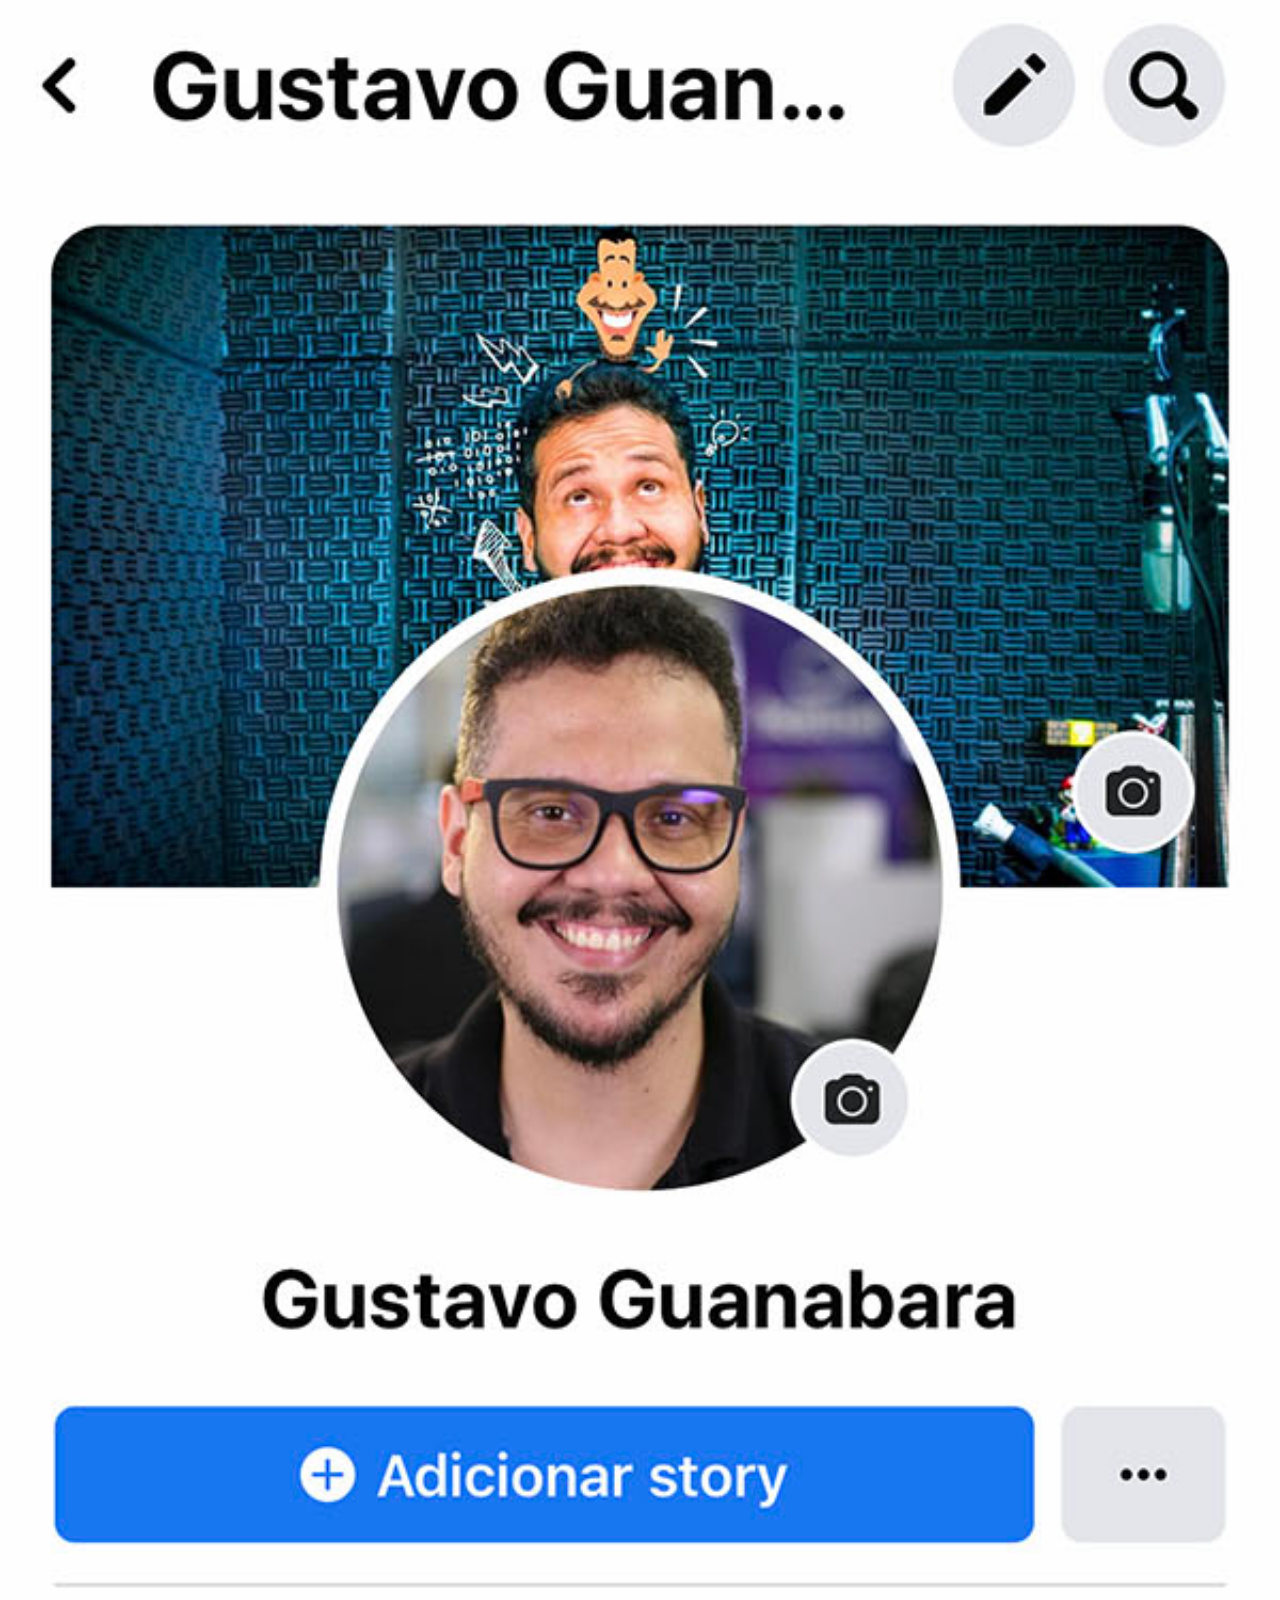
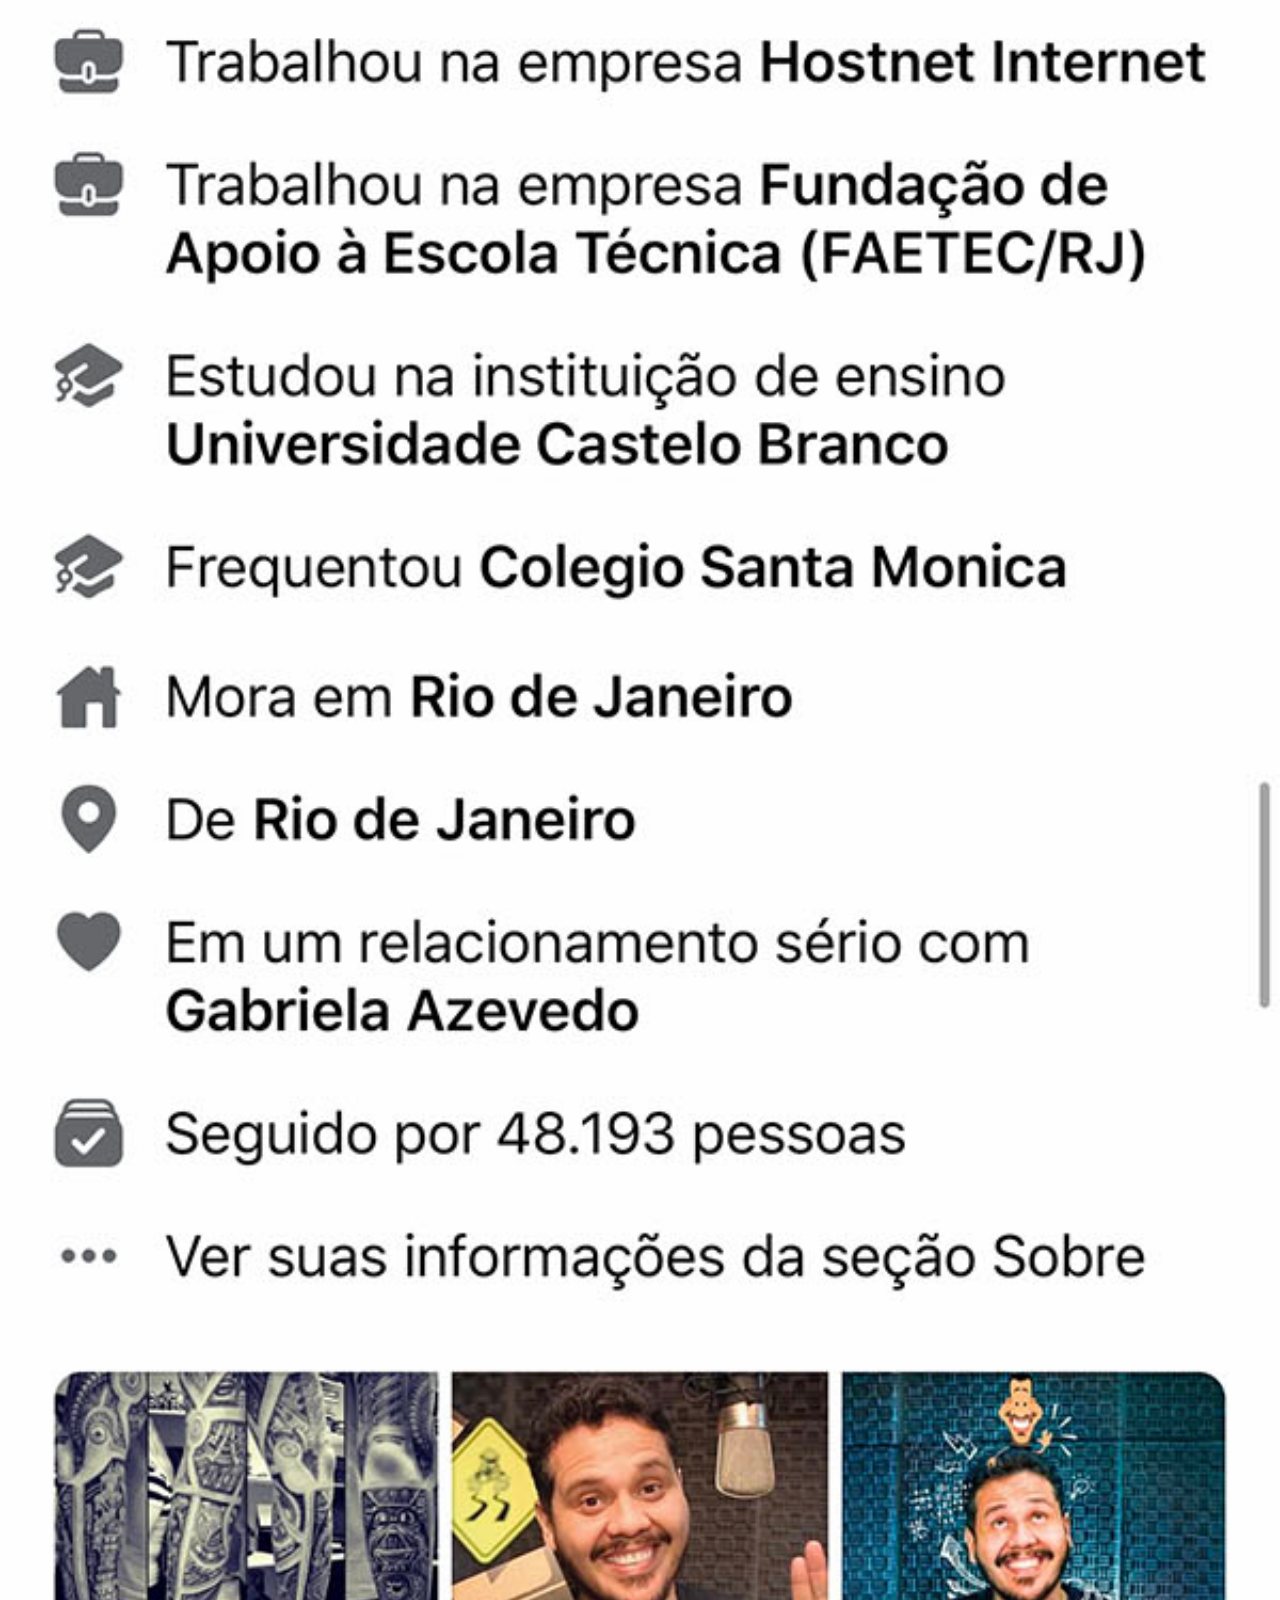
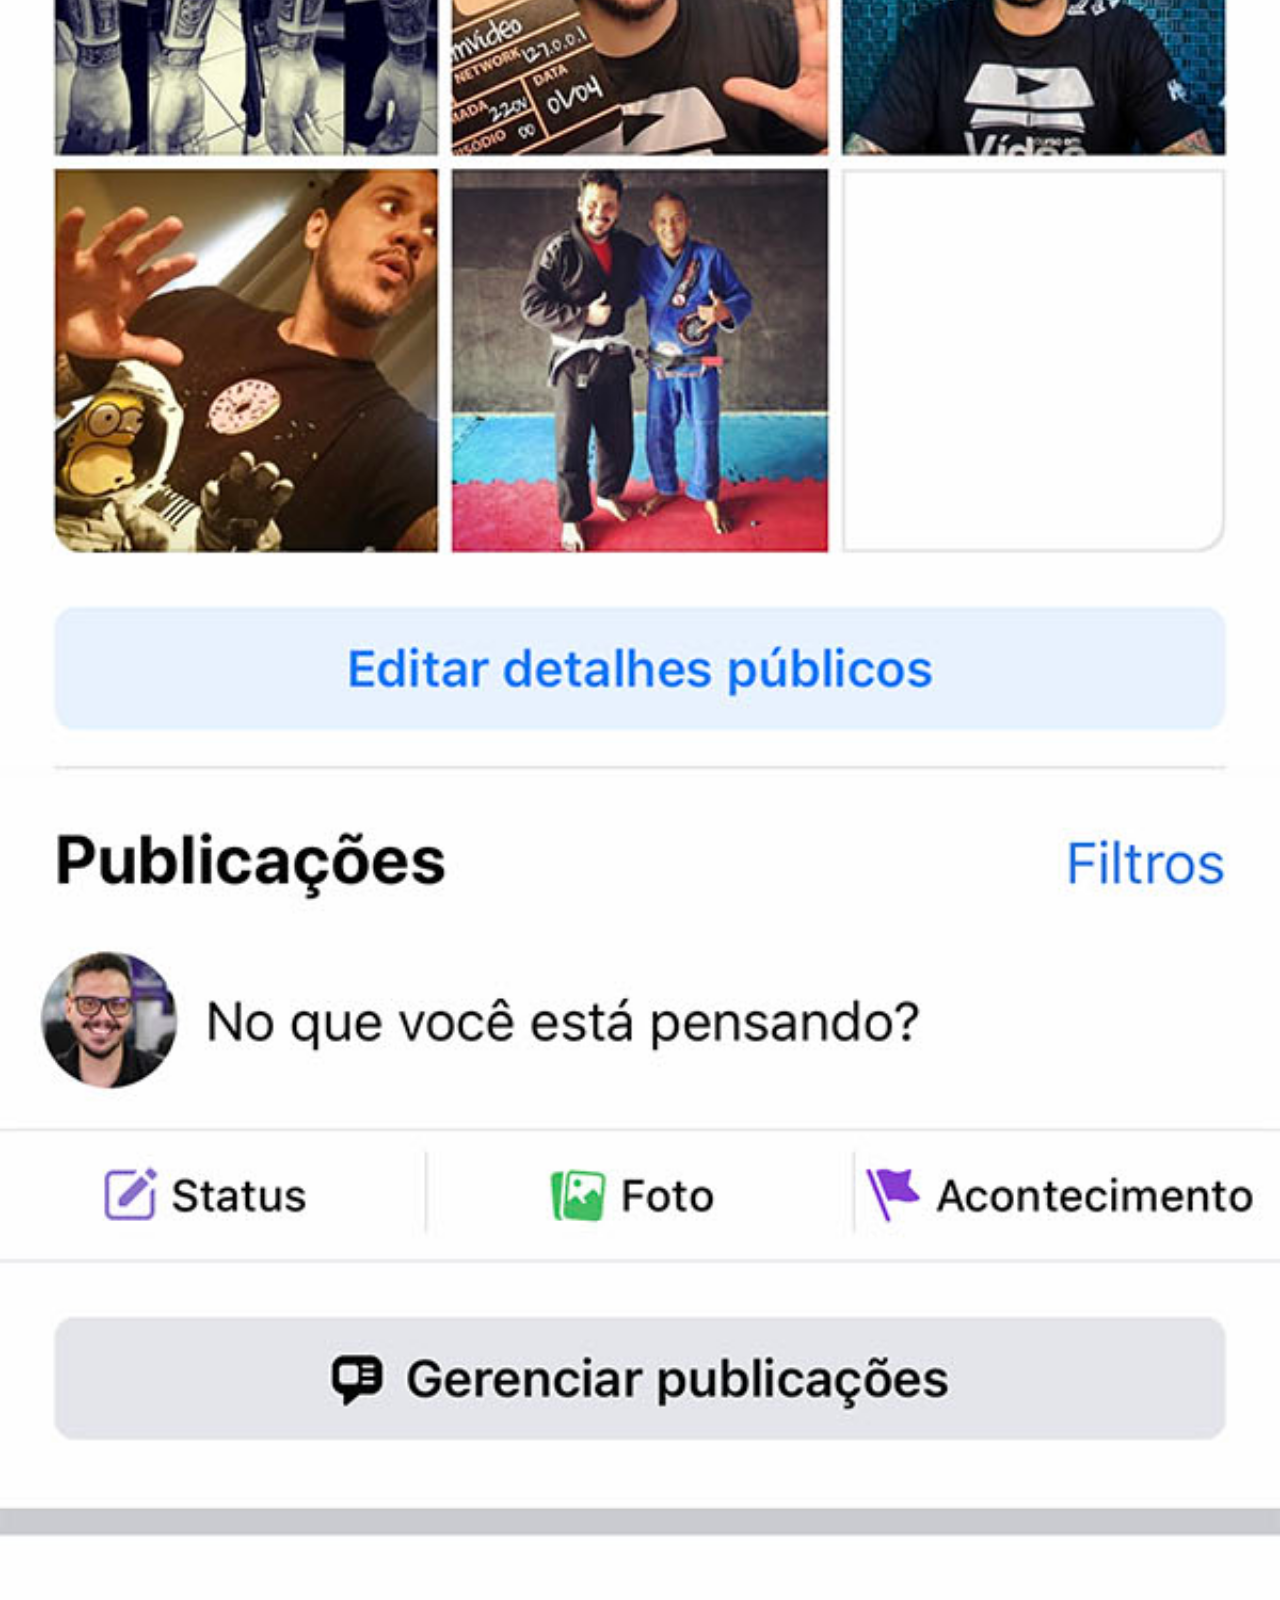
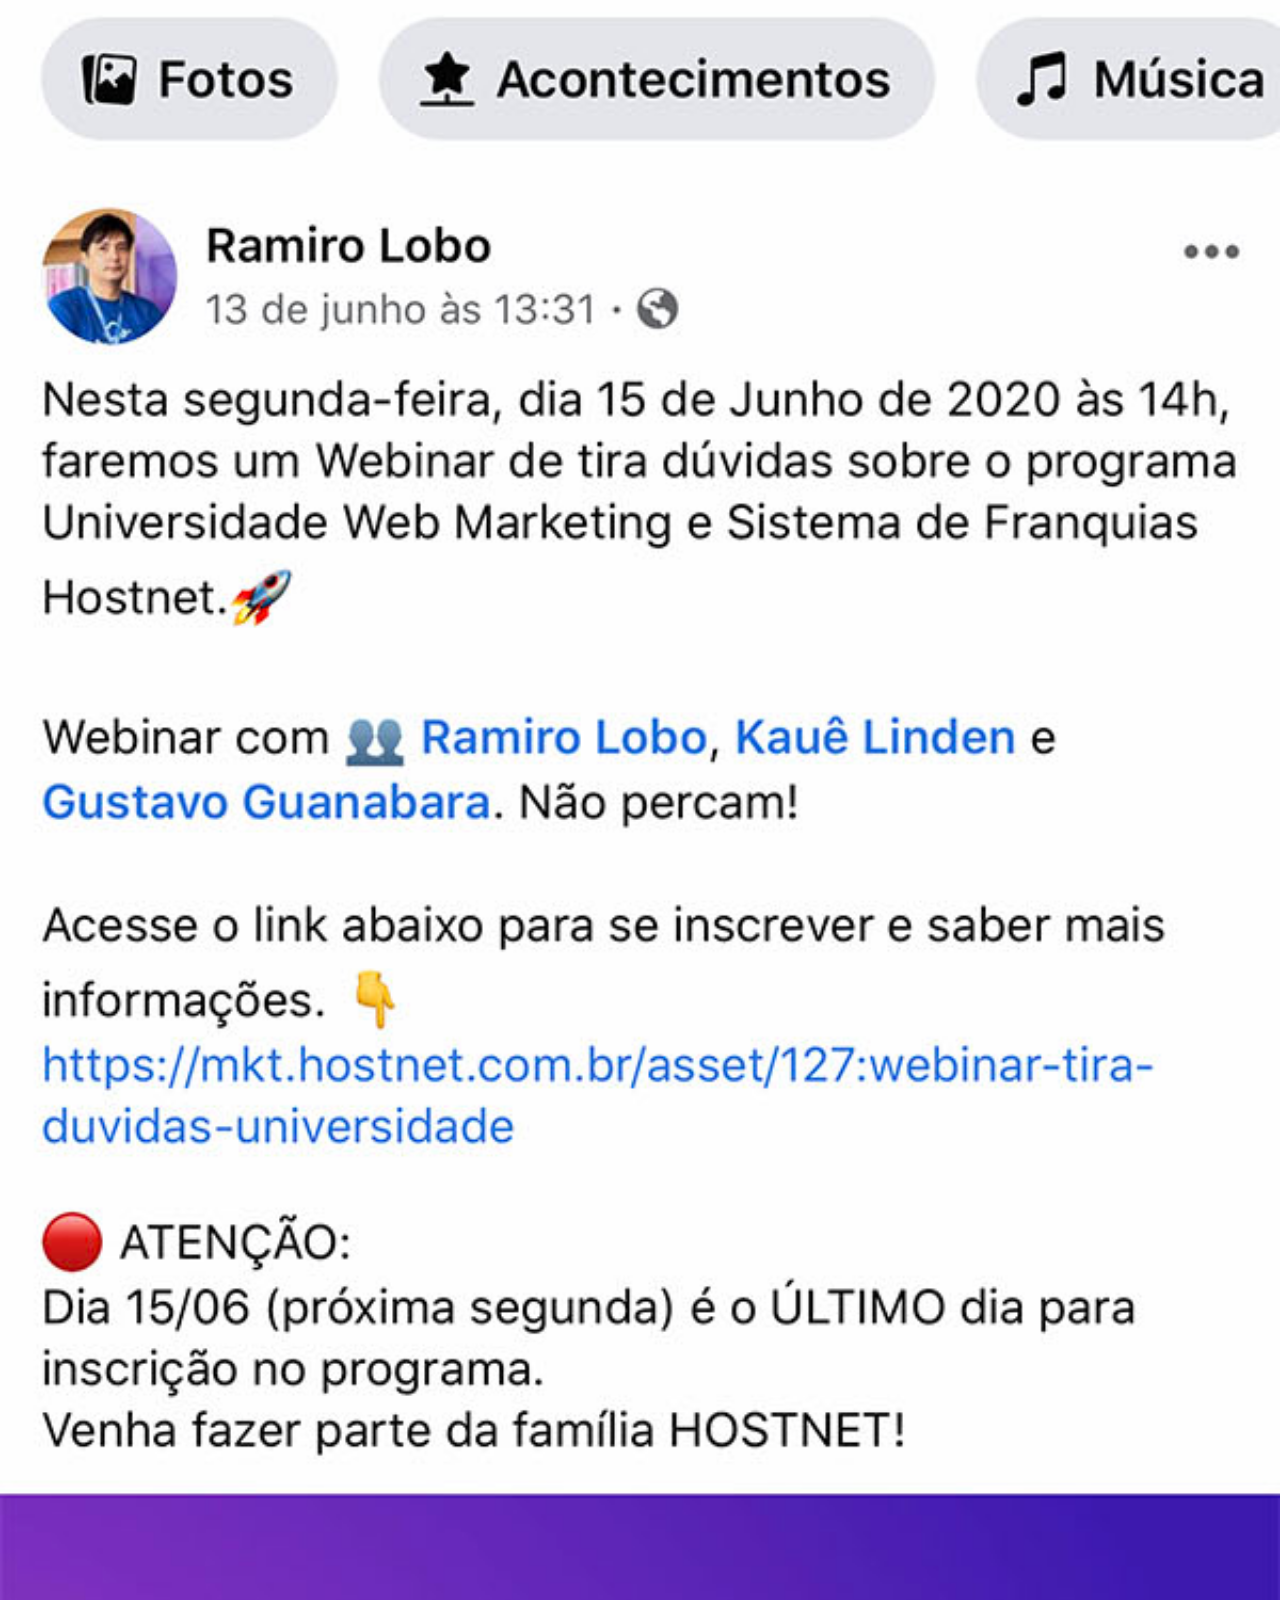
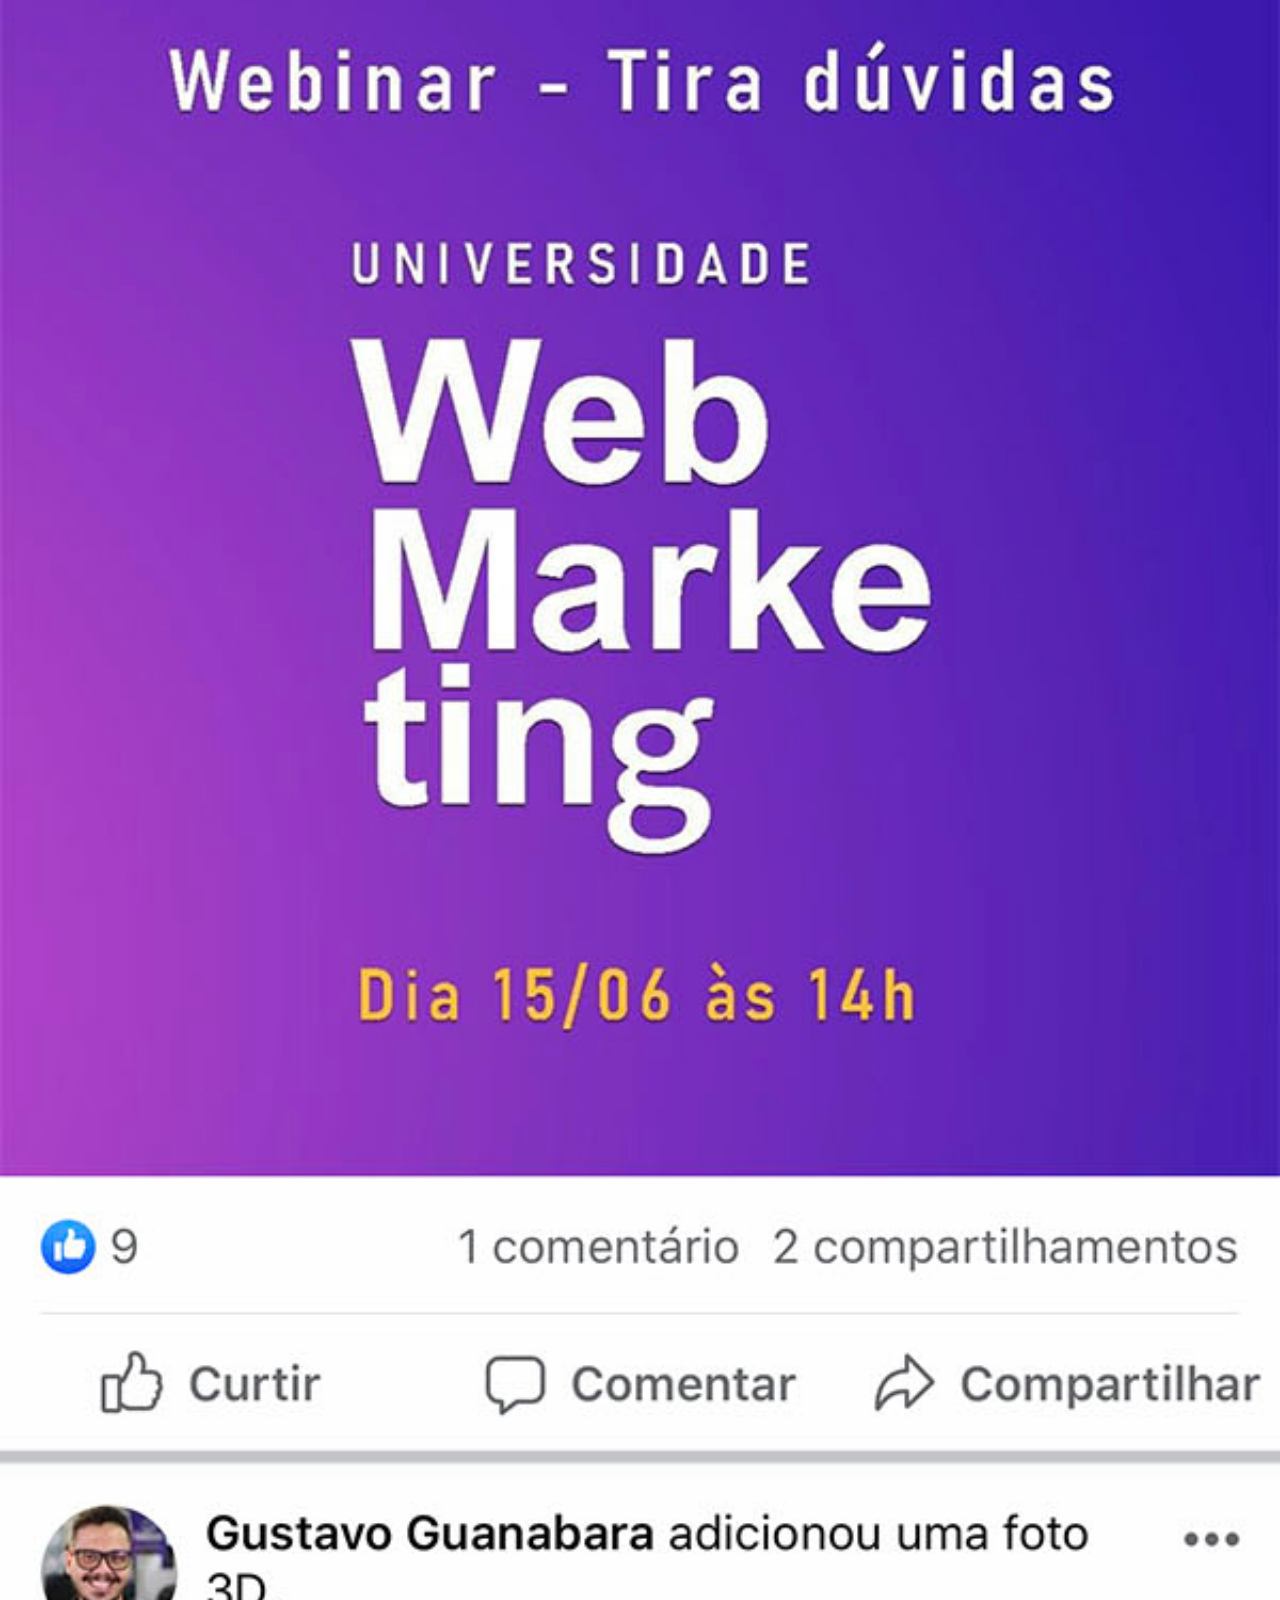
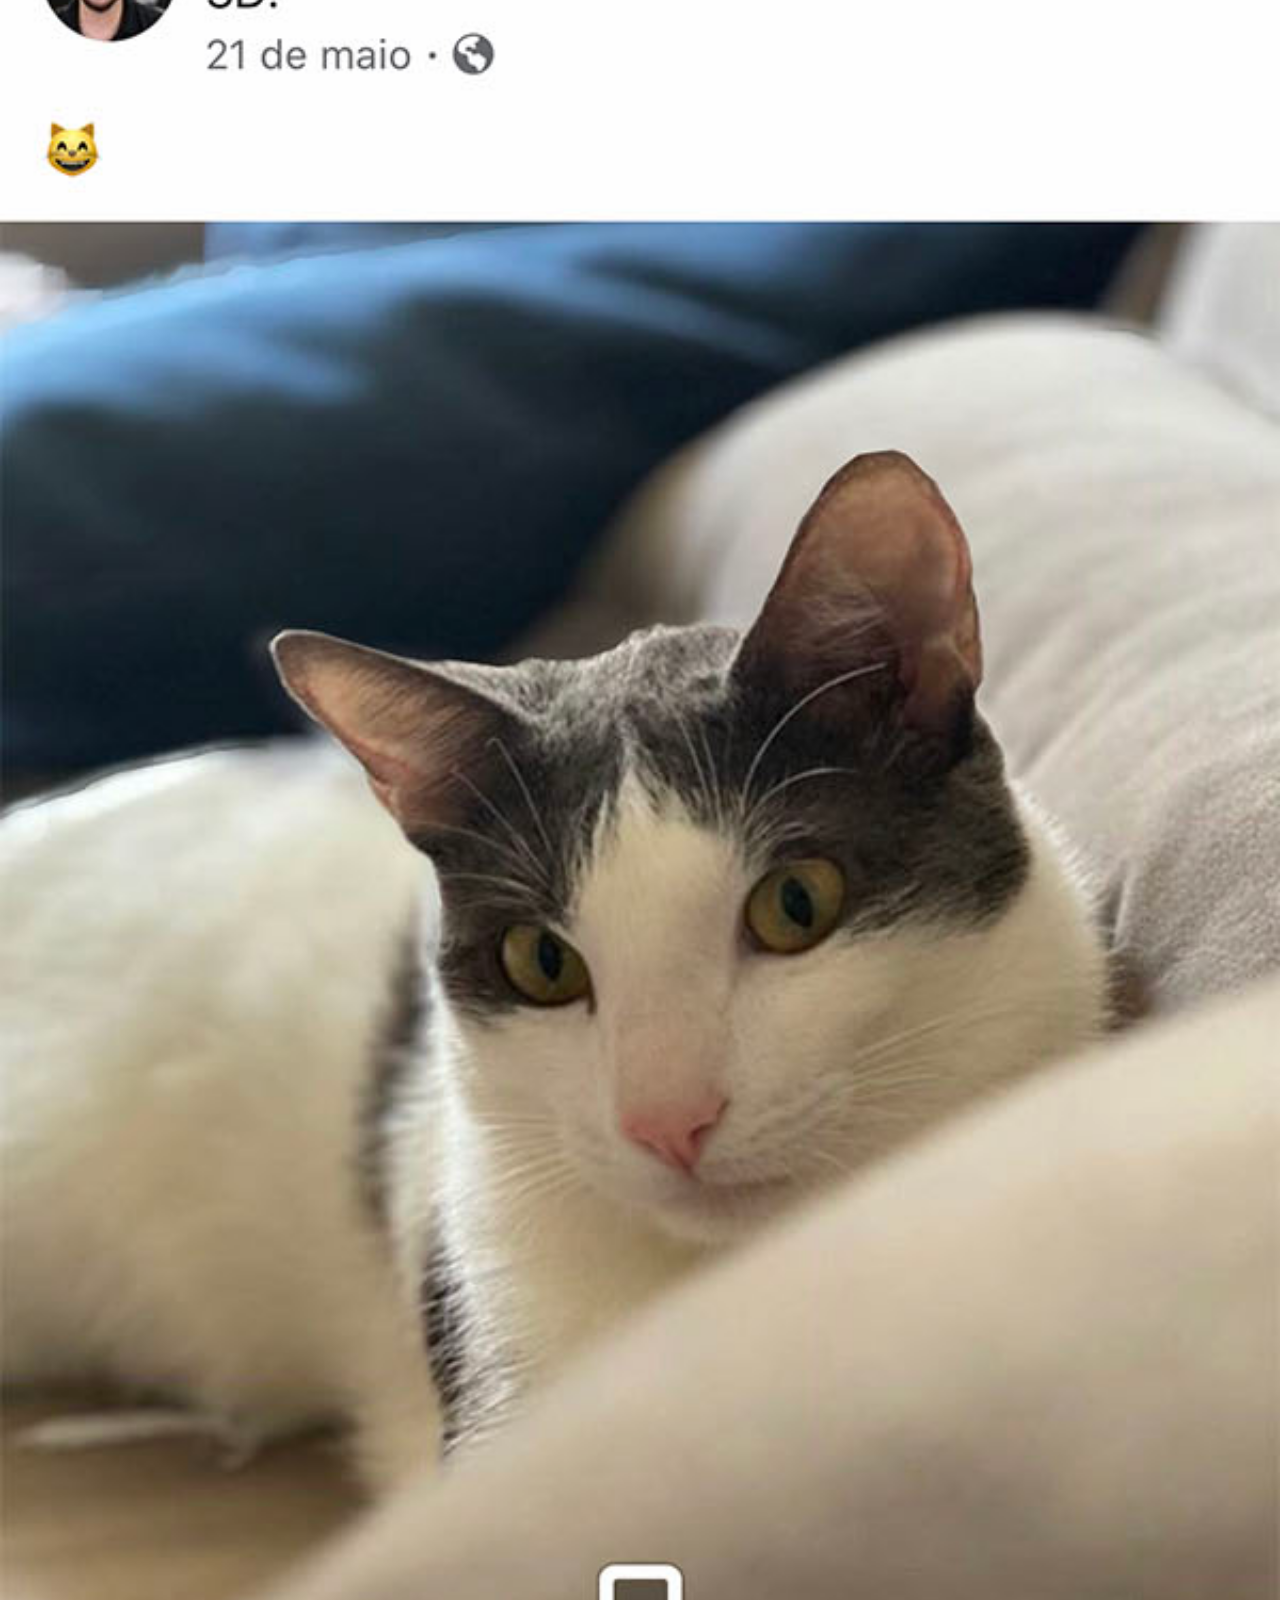
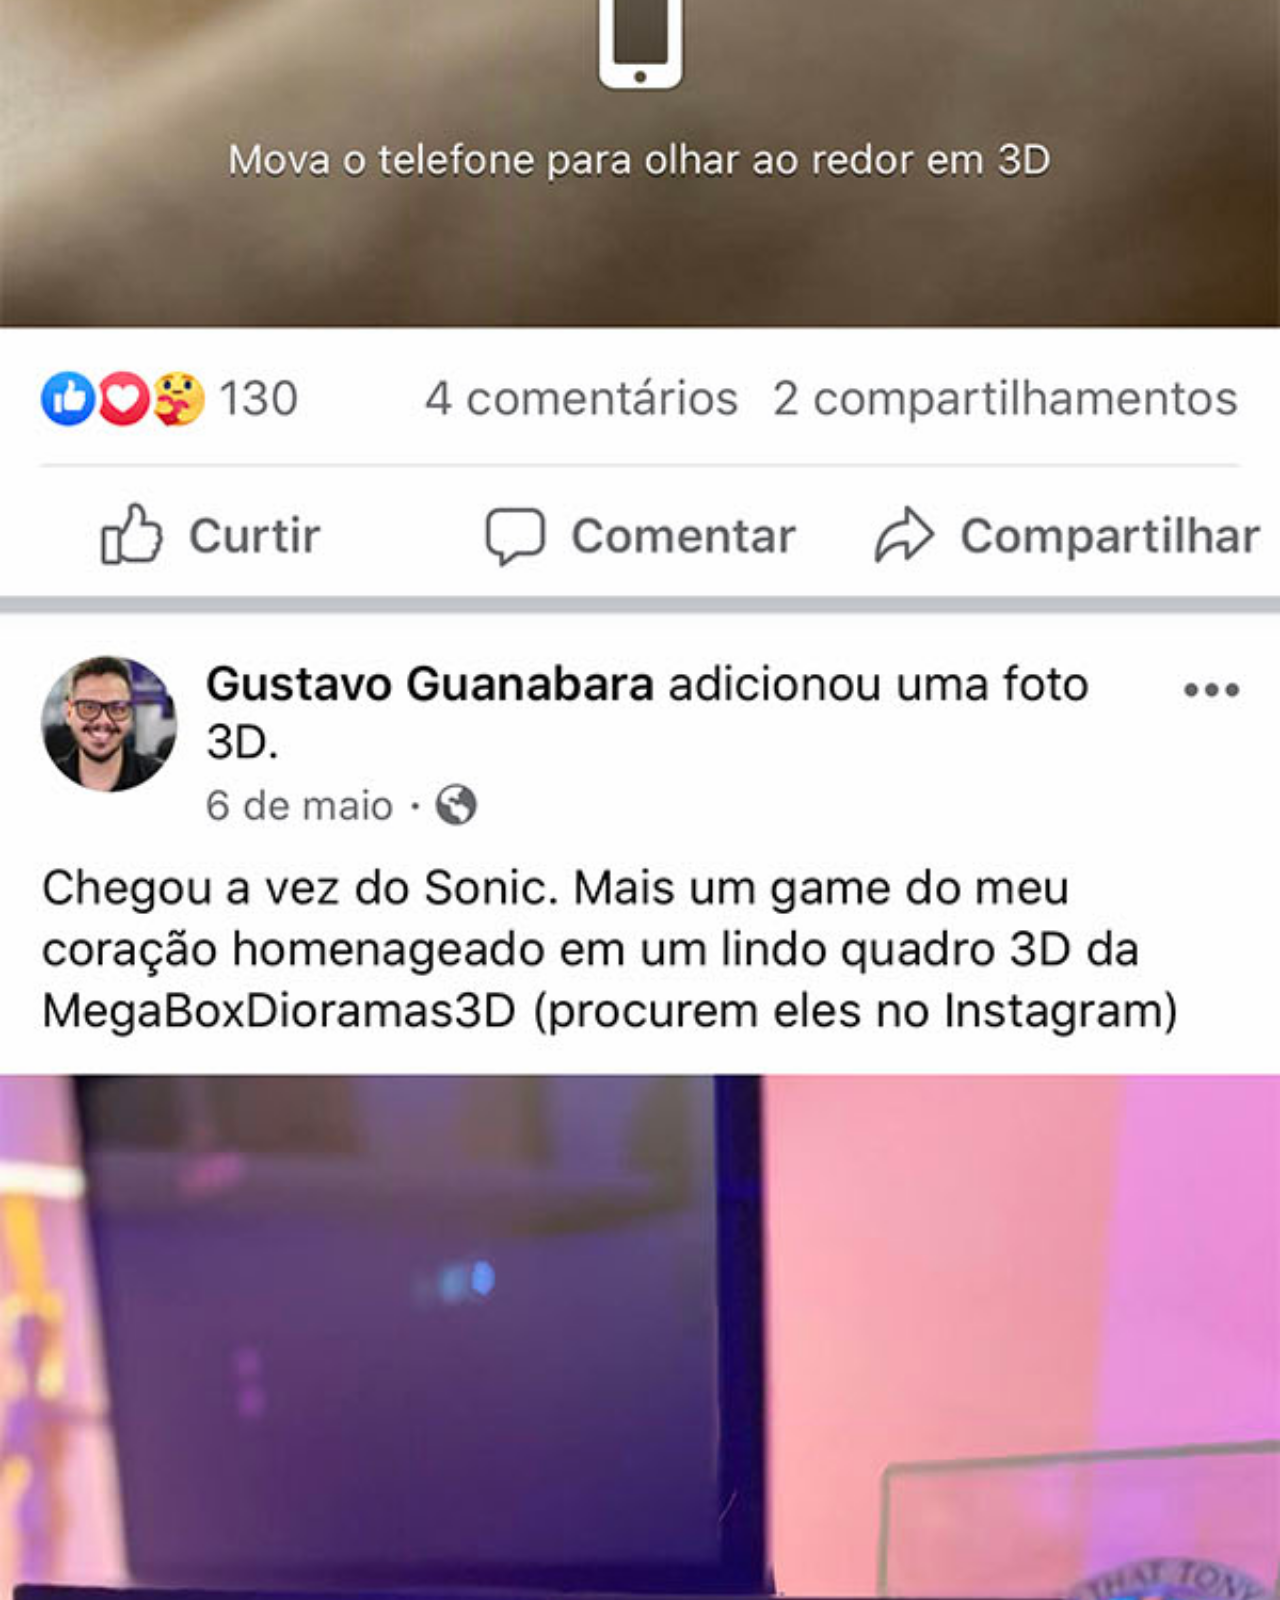
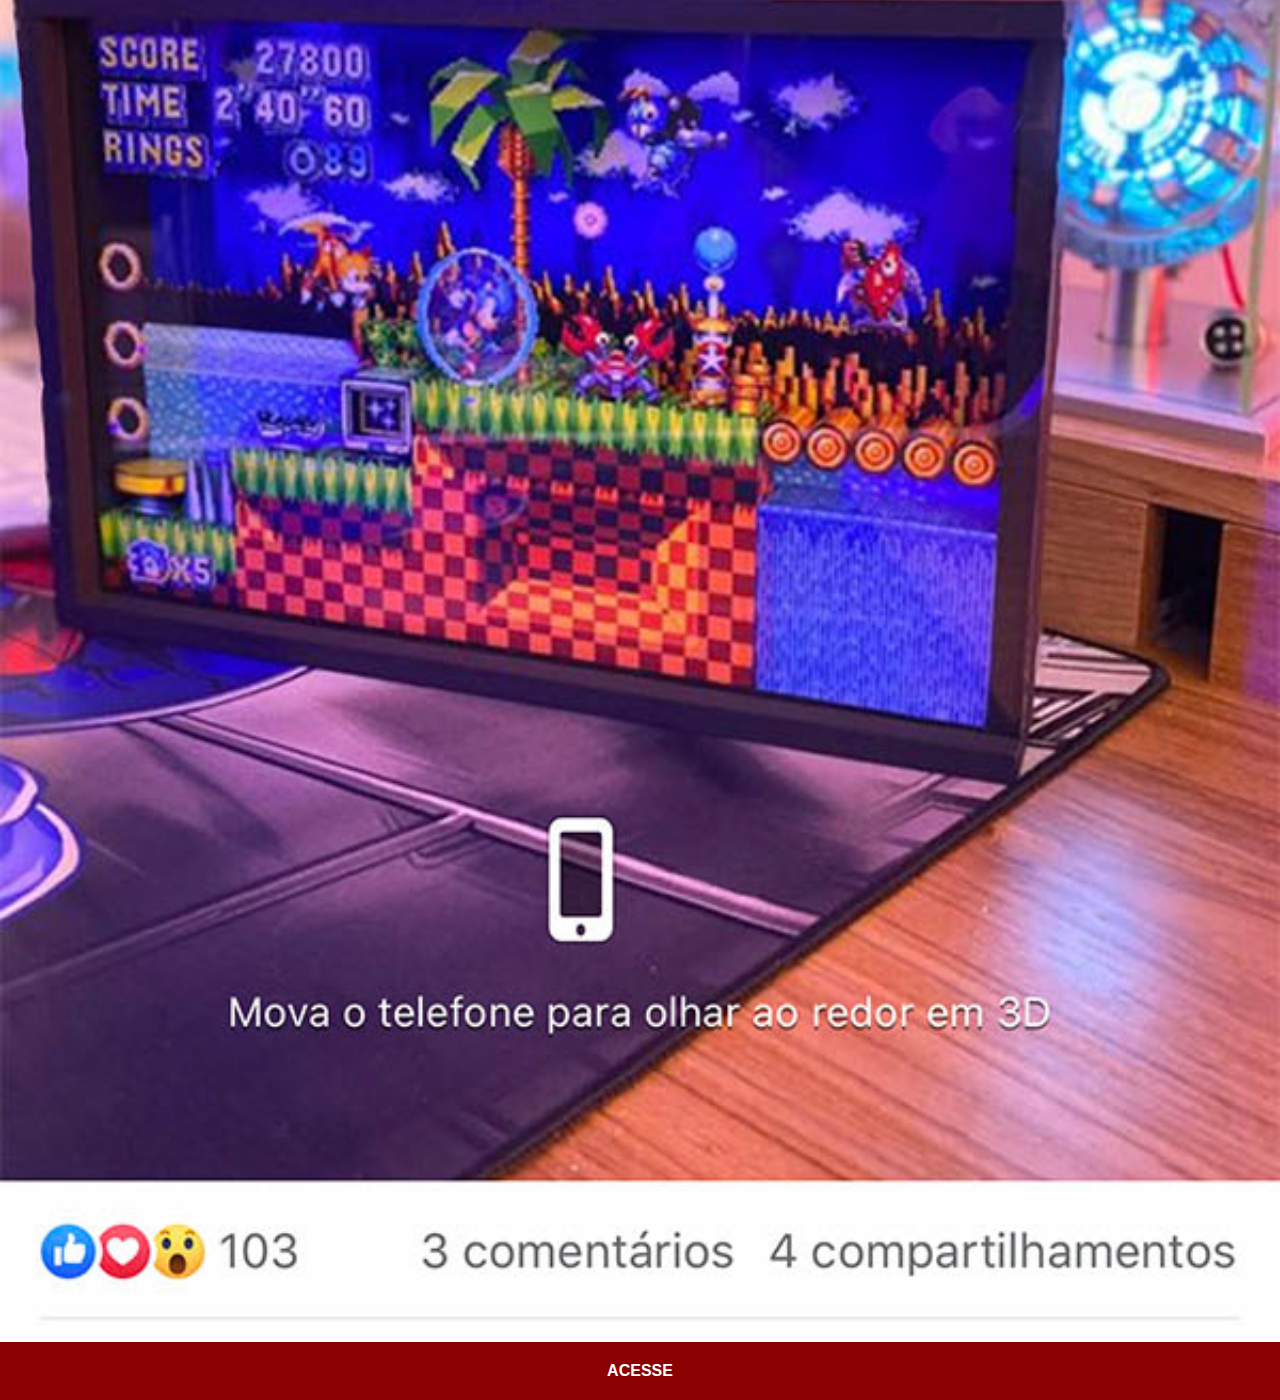
==== facebook.html @ 305df5ee "recorte das imagens" ====
<!DOCTYPE html>
<html lang="pt-br">
<head>
    <meta charset="UTF-8">
    <meta http-equiv="X-UA-Compatible" content="IE=edge">
    <meta name="viewport" content="width=device-width, initial-scale=1.0">
    <title>Github</title>
    <link rel="stylesheet" href="estilos/sociais.css">
    
</head>
<body>
    <img src="imagens/tela-facebook.jpg" alt="Facebook">
    <a href="#" target="_blank">ACESSE</a>
</body>
</html>
---- estilos/sociais.css ----
@charset "UTF-8";



*{
    margin:0px;
    padding:0px;
    font-family: Arial, Helvetica, sans-serif;
}
::-webkit-scrollbar{
    width: 0px;
    height: 0px;
}
img{
    width: 100vw;
}
a{
    display: block;
    background-color: darkred;
    padding: 20px;
    text-align: center;
    font-weight: bolder;
    text-decoration: none;
    color: white;
}
a:hover{
    background-color: red;
}
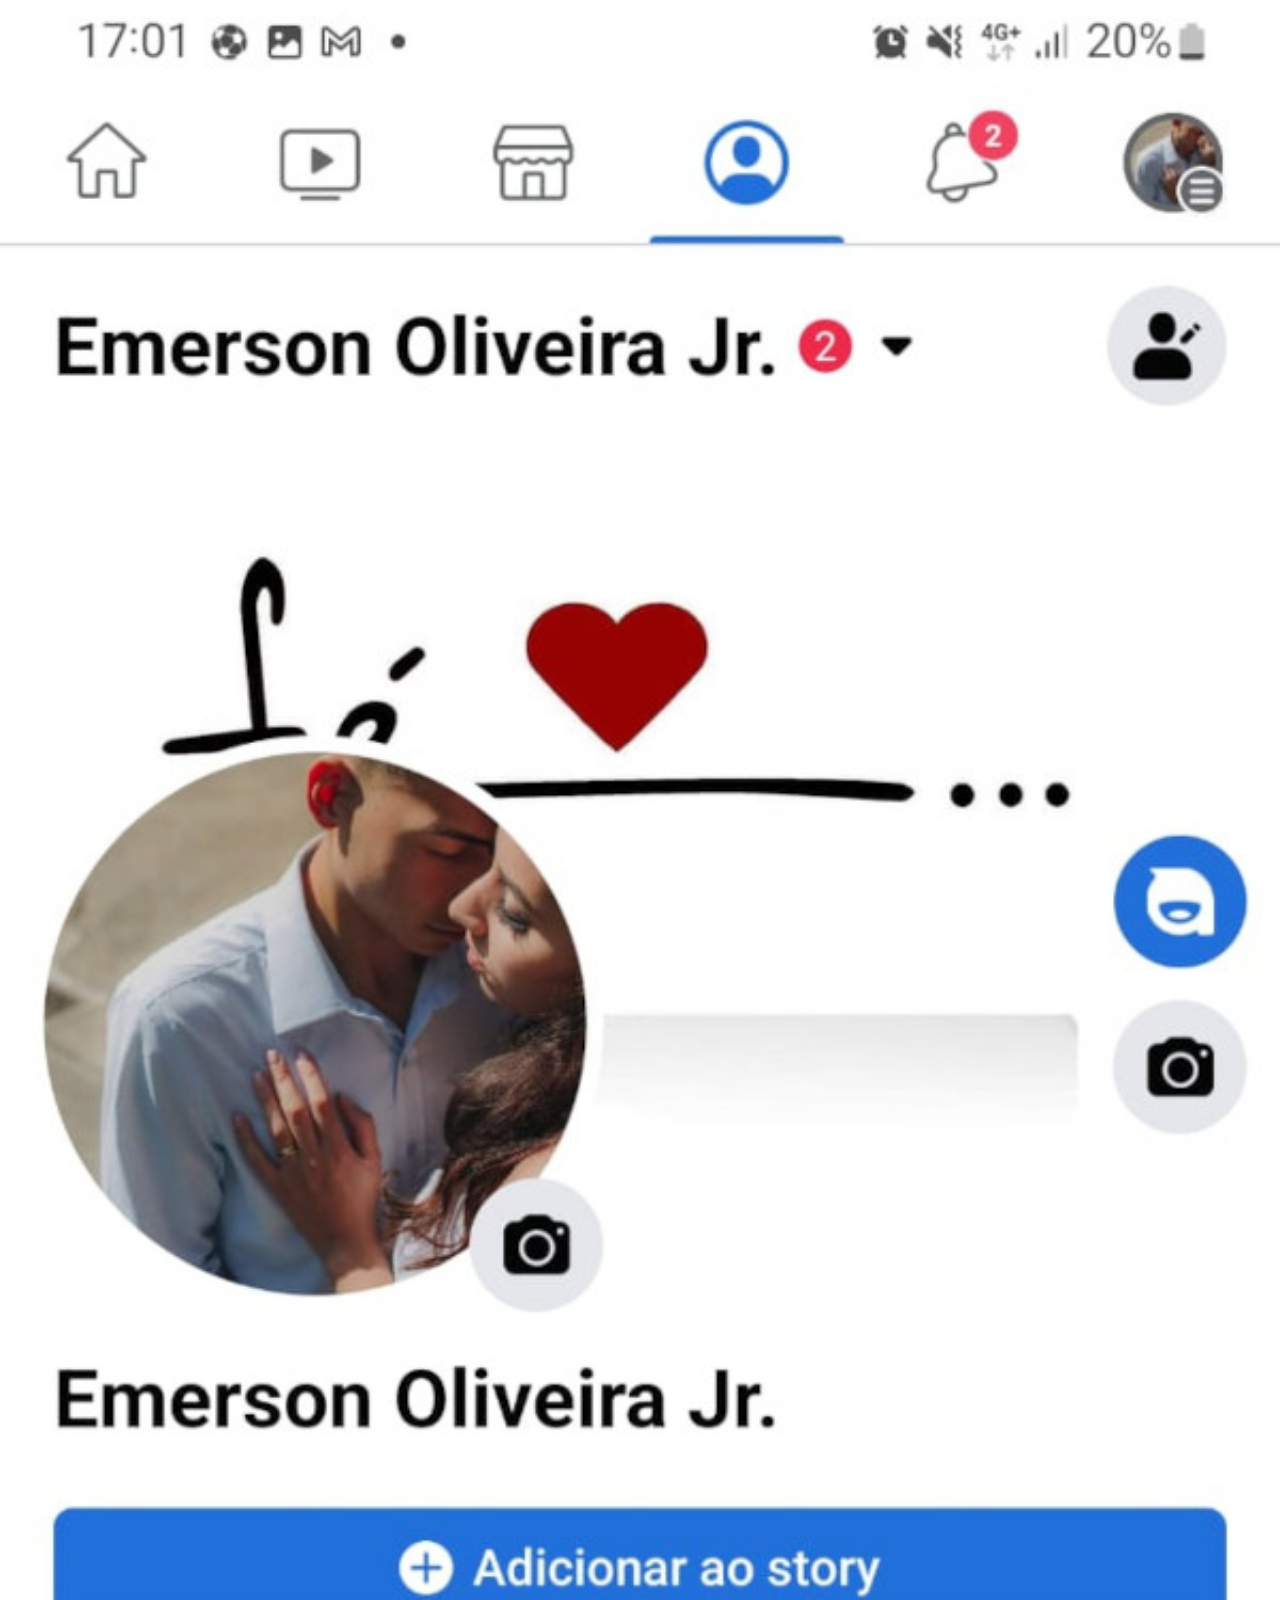
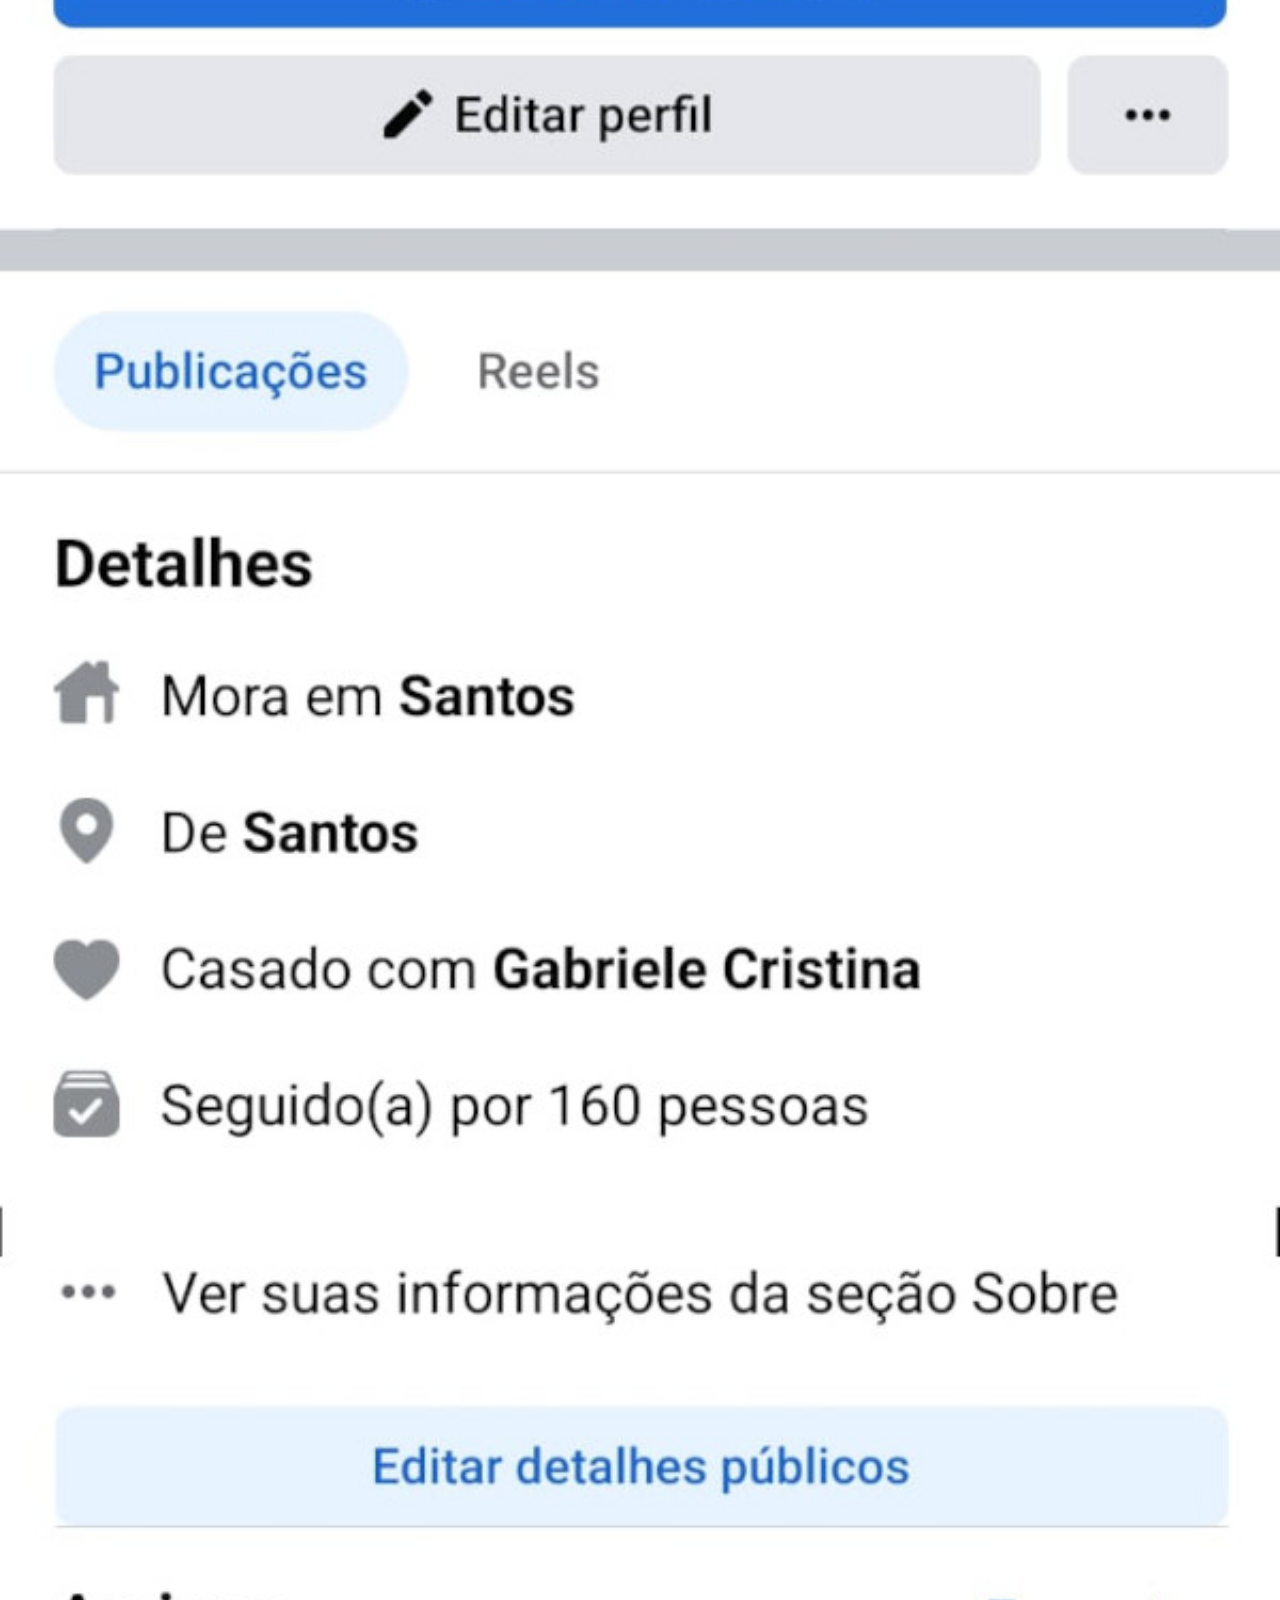
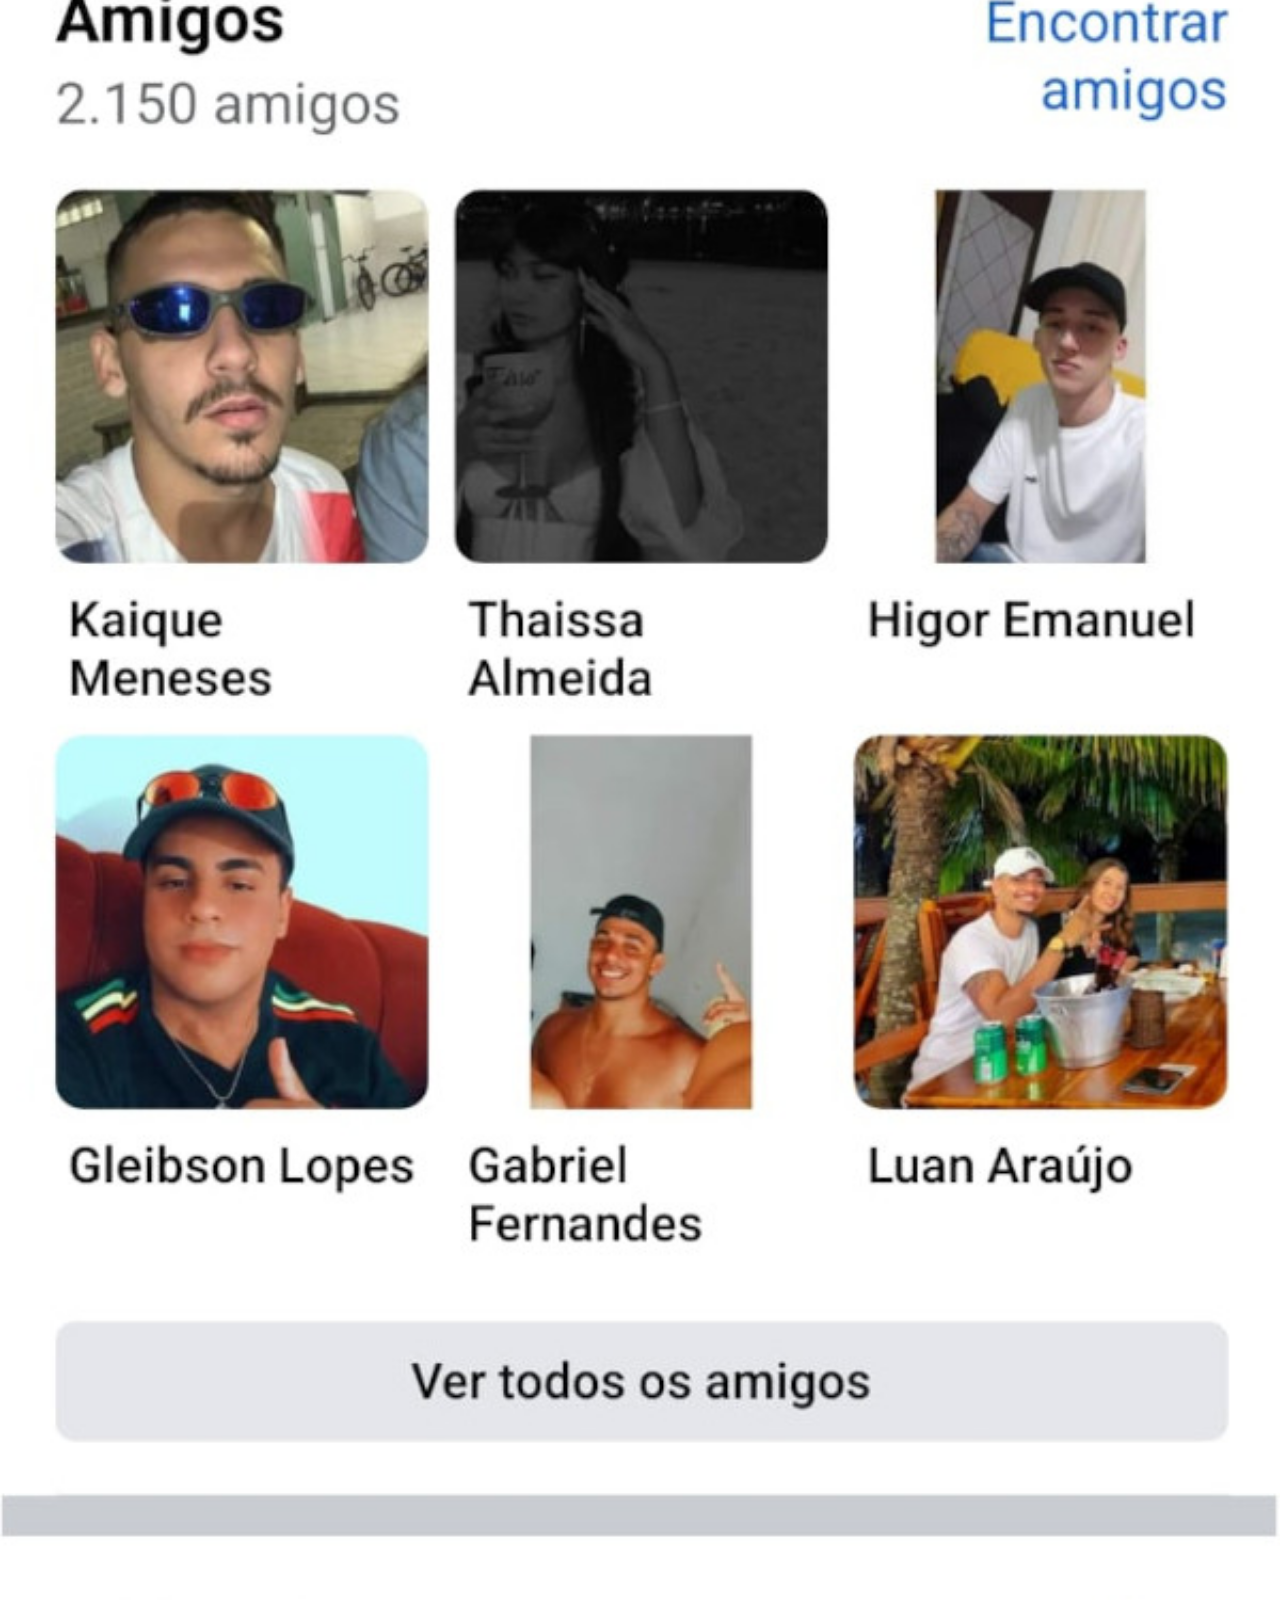
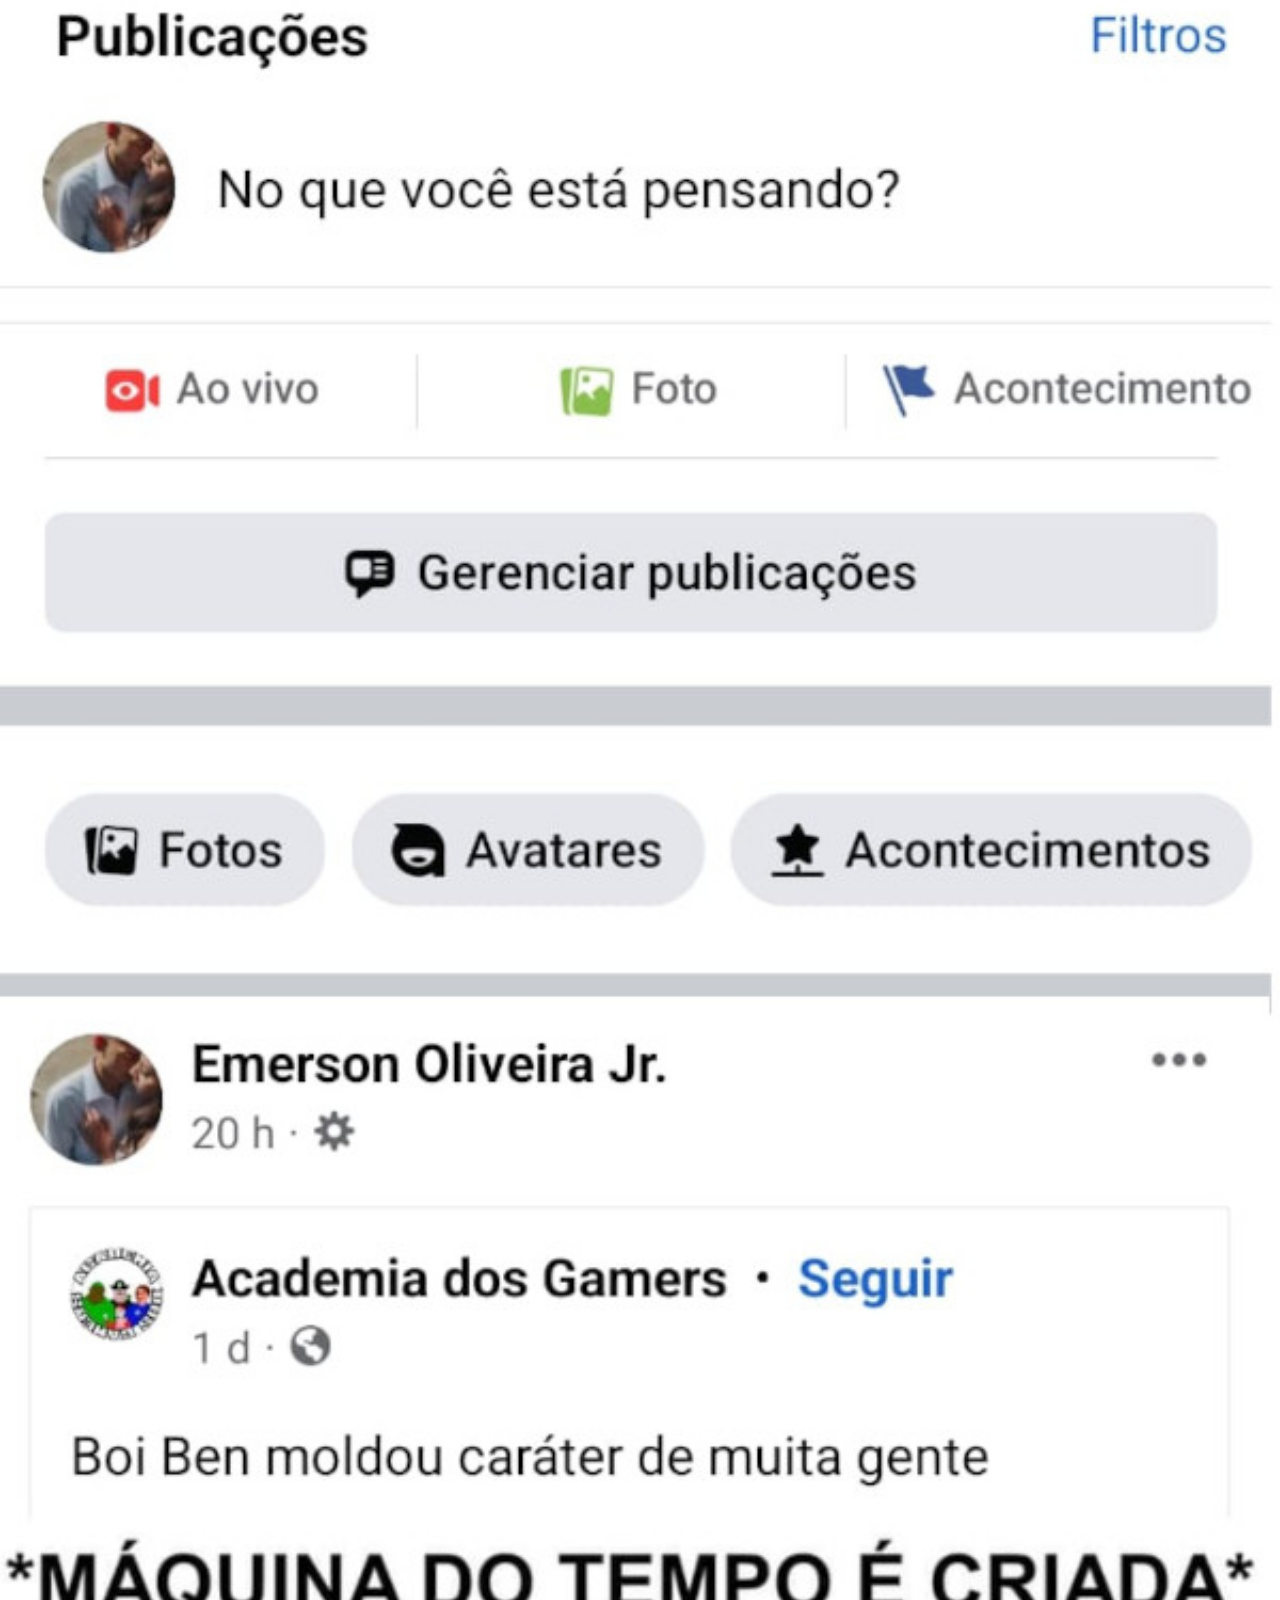
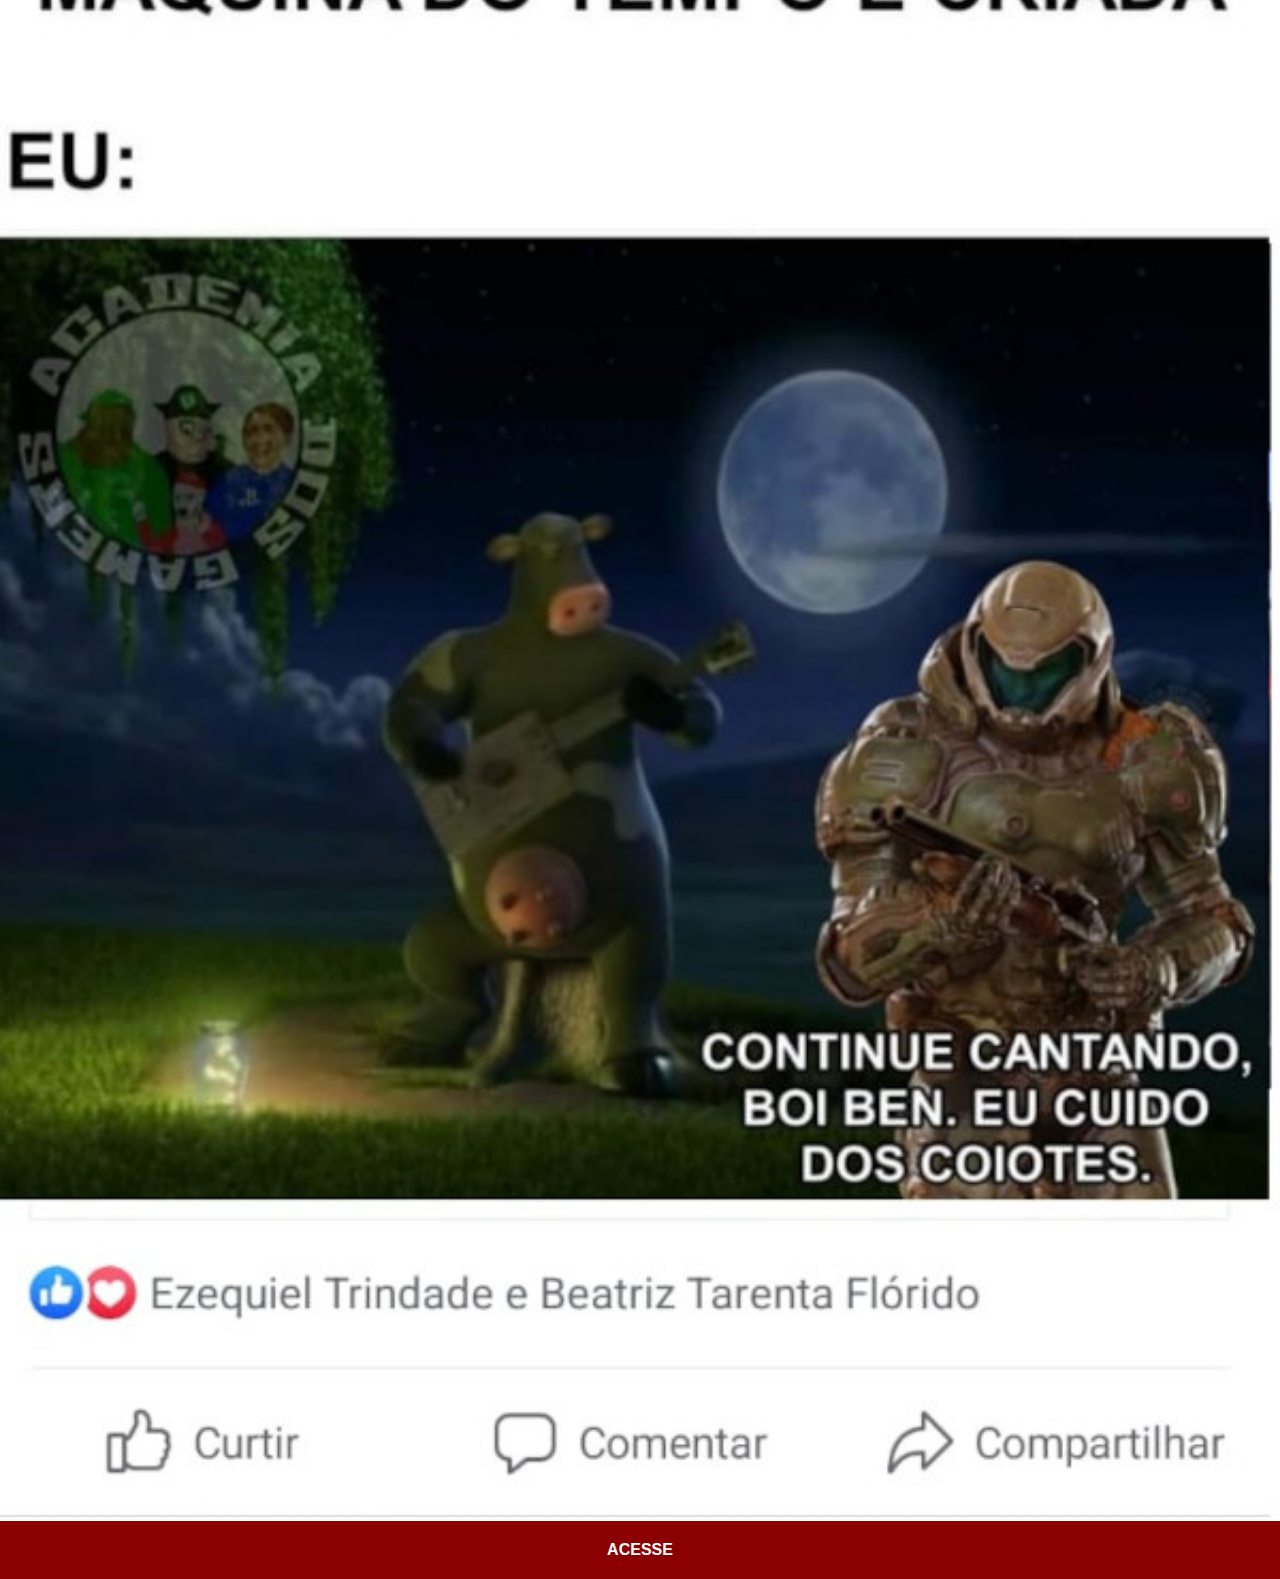
==== commit 86733404: "projeto quase finalizado" ====
--- a/facebook.html
+++ b/facebook.html
@@ -9,7 +9,7 @@
     
 </head>
 <body>
-    <img src="imagens/tela-facebook.jpg" alt="Facebook">
-    <a href="#" target="_blank">ACESSE</a>
+    <img src="imagens/tela face em.jpg" alt="Facebook">
+    <a href="https://www.facebook.com/Emerson.Oliveira.Jr?mibextid=ZbWKwL" target="_blank">ACESSE</a>
 </body>
 </html>